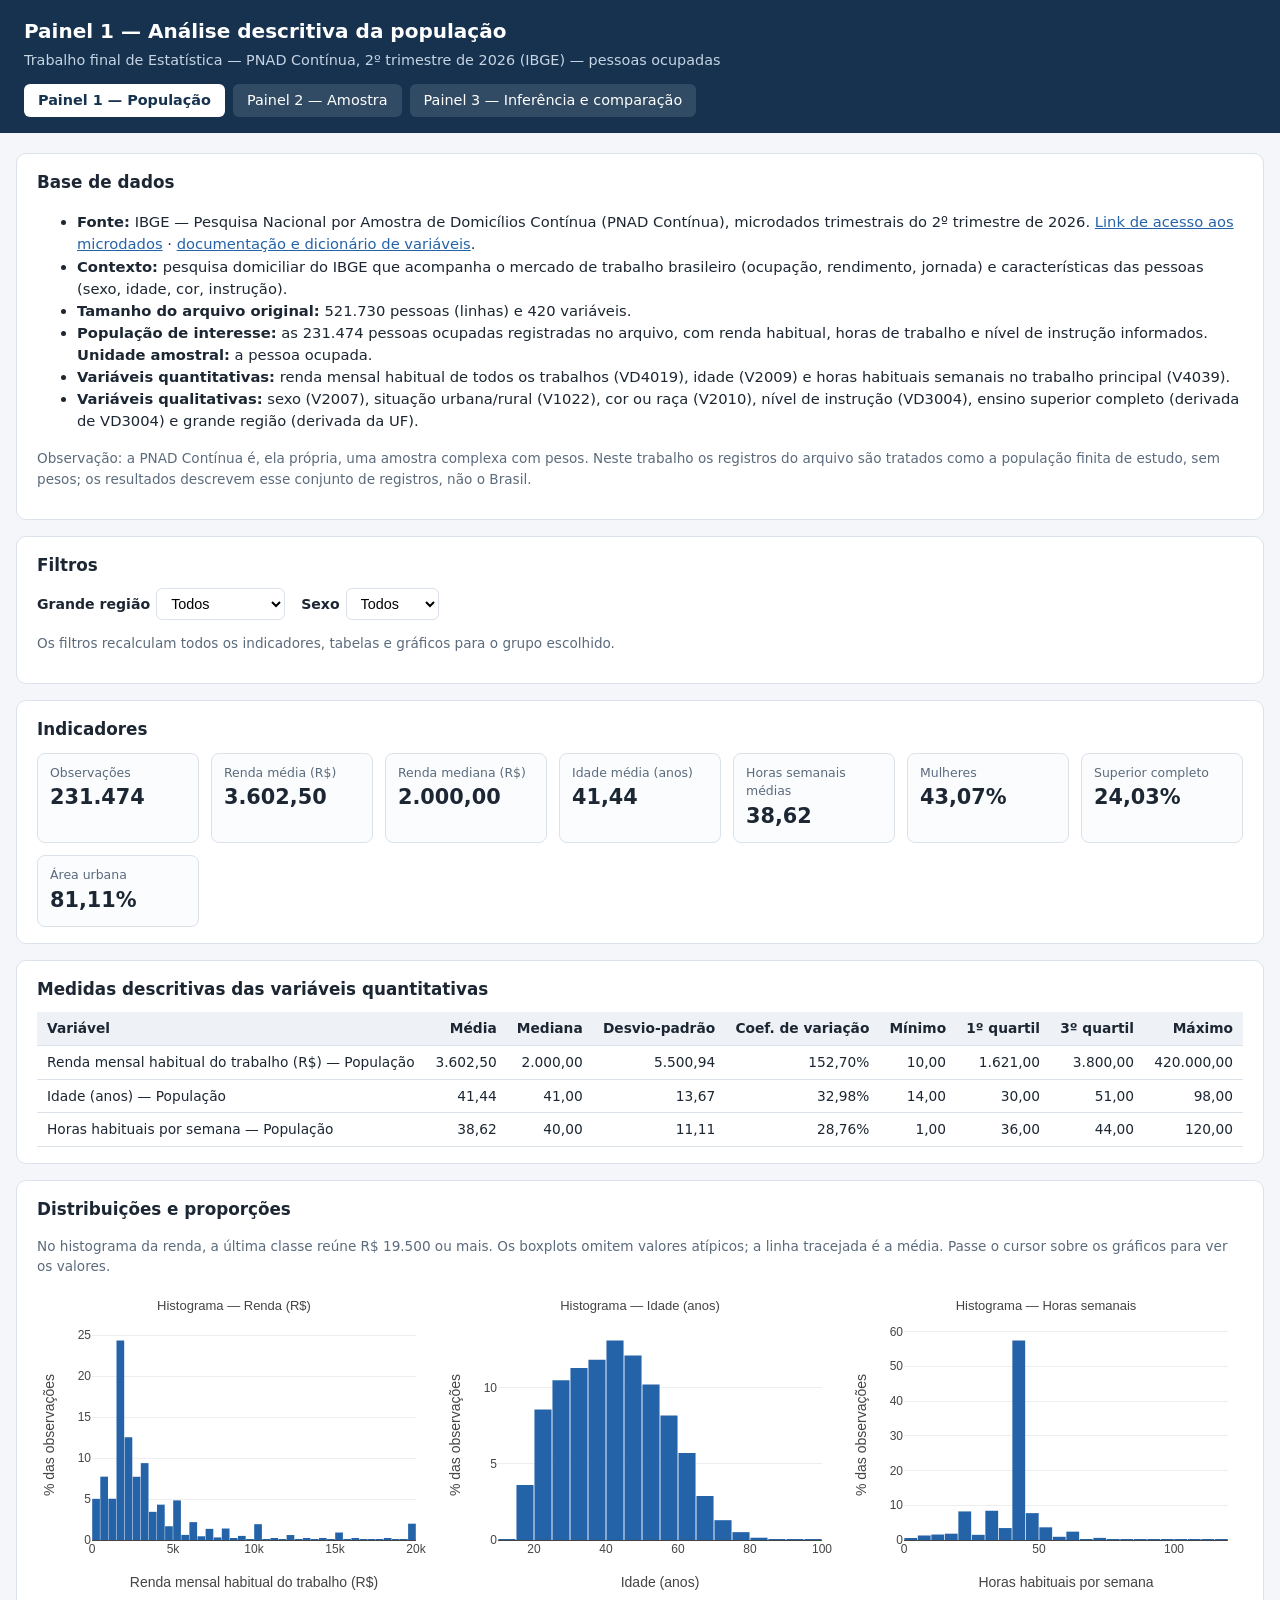
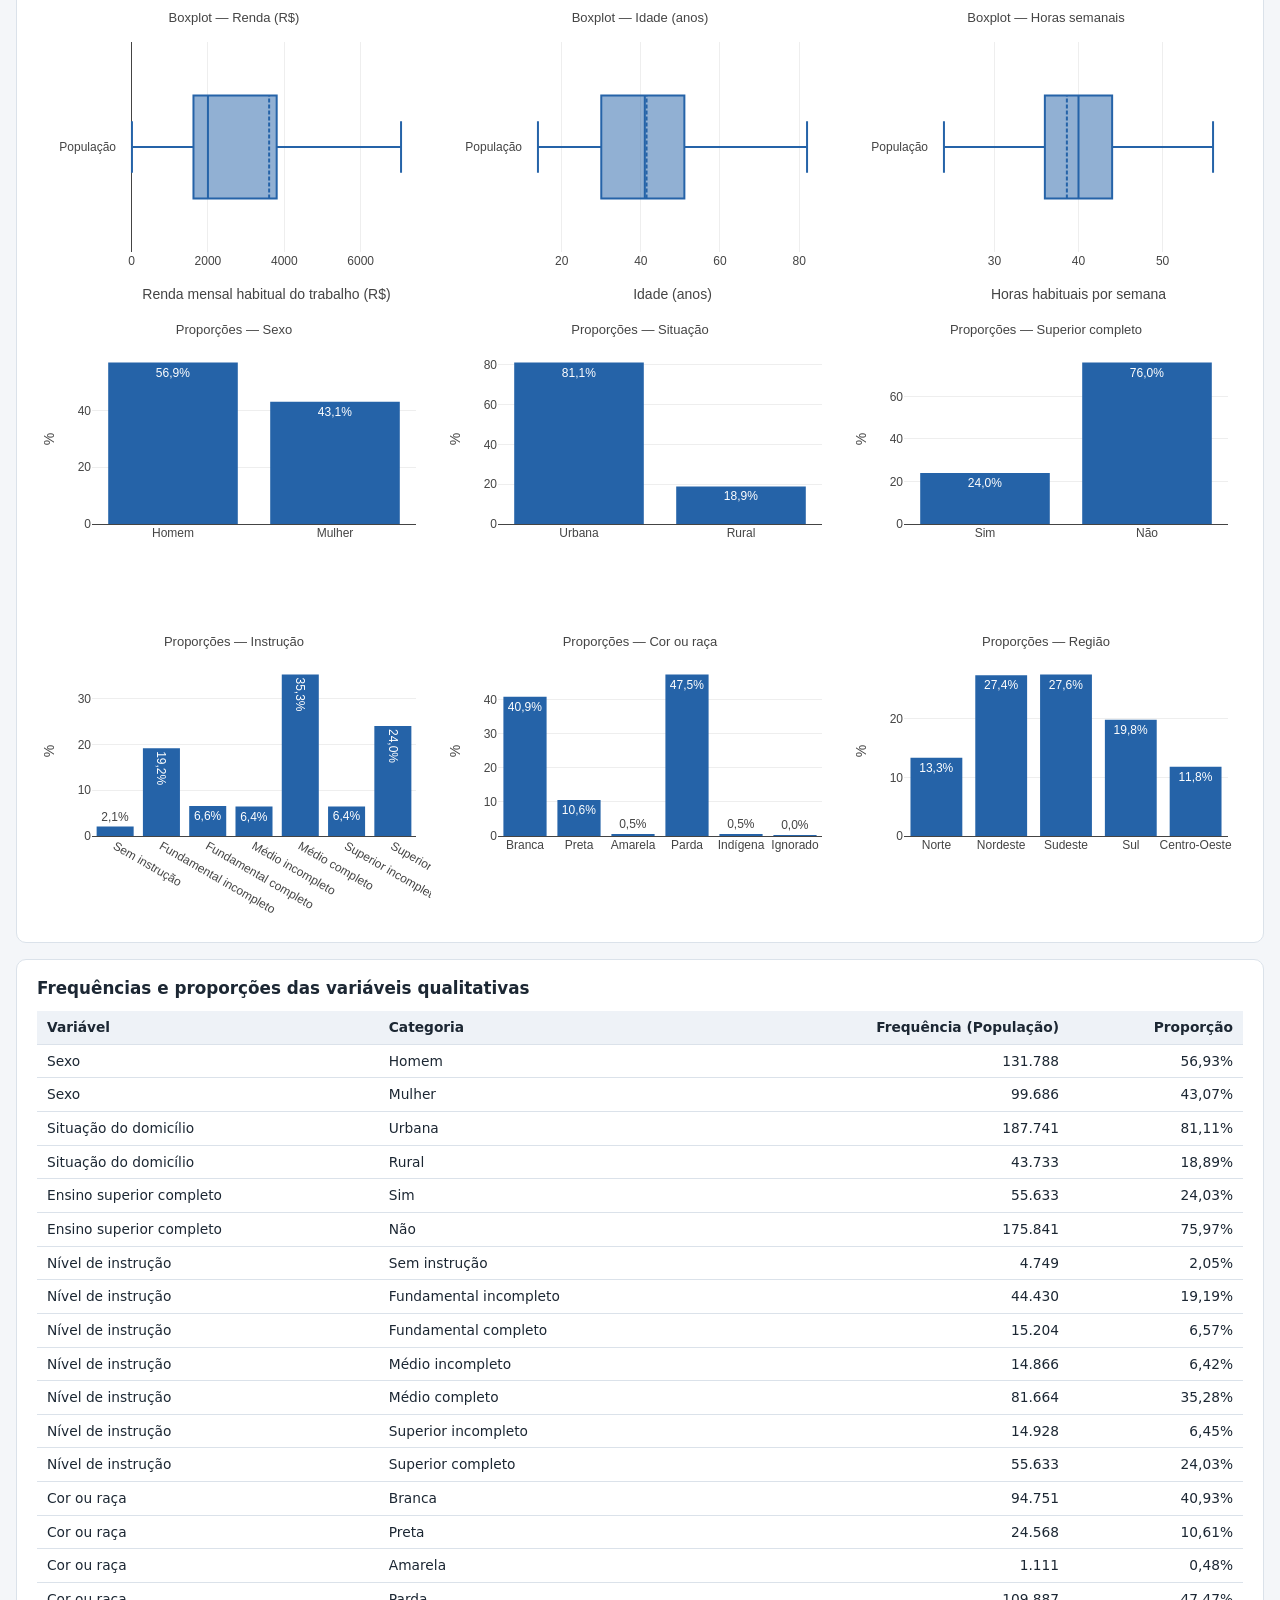
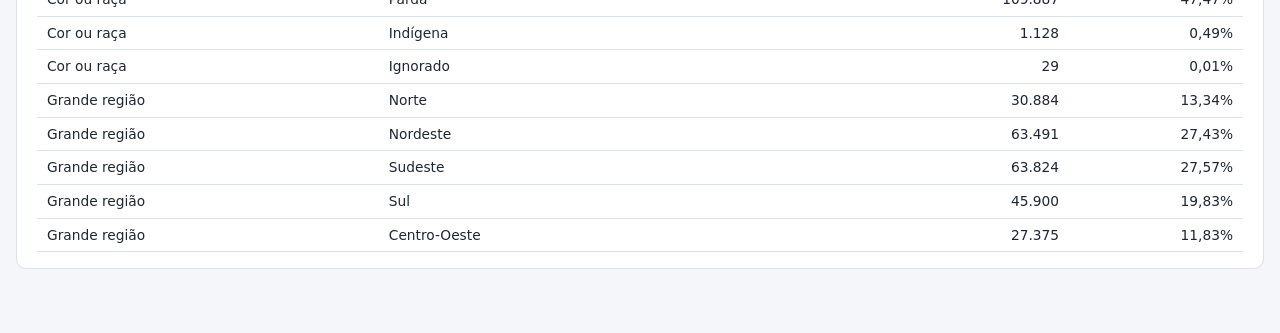
==== docs/index.html @ 5eba8831 "feat: add the three interactive panels Population and sample descriptive panels share one script; th" ====
<!doctype html>
<html lang="pt-BR">
<head>
<meta charset="utf-8">
<meta name="viewport" content="width=device-width, initial-scale=1">
<title>Painel 1 — Análise descritiva da população</title>
<link rel="stylesheet" href="estilo.css">
<script src="https://cdn.plot.ly/plotly-2.35.2.min.js"></script>
</head>
<body>
<header>
<h1>Painel 1 — Análise descritiva da população</h1>
<p>Trabalho final de Estatística — PNAD Contínua, 2º trimestre de 2026 (IBGE) — pessoas ocupadas</p>
<nav></nav>
</header>
<main>
<section>
<h2>Base de dados</h2>
<ul>
<li><strong>Fonte:</strong> IBGE — Pesquisa Nacional por Amostra de Domicílios Contínua (PNAD Contínua), microdados trimestrais do 2º trimestre de 2026. <a href="https://ftp.ibge.gov.br/Trabalho_e_Rendimento/Pesquisa_Nacional_por_Amostra_de_Domicilios_continua/Trimestral/Microdados/2026/PNADC_022026.zip">Link de acesso aos microdados</a> · <a href="https://ftp.ibge.gov.br/Trabalho_e_Rendimento/Pesquisa_Nacional_por_Amostra_de_Domicilios_continua/Trimestral/Microdados/Documentacao/">documentação e dicionário de variáveis</a>.</li>
<li><strong>Contexto:</strong> pesquisa domiciliar do IBGE que acompanha o mercado de trabalho brasileiro (ocupação, rendimento, jornada) e características das pessoas (sexo, idade, cor, instrução).</li>
<li><strong>Tamanho do arquivo original:</strong> 521.730 pessoas (linhas) e 420 variáveis.</li>
<li><strong>População de interesse:</strong> as <span id="N"></span> pessoas ocupadas registradas no arquivo, com renda habitual, horas de trabalho e nível de instrução informados. <strong>Unidade amostral:</strong> a pessoa ocupada.</li>
<li><strong>Variáveis quantitativas:</strong> renda mensal habitual de todos os trabalhos (VD4019), idade (V2009) e horas habituais semanais no trabalho principal (V4039).</li>
<li><strong>Variáveis qualitativas:</strong> sexo (V2007), situação urbana/rural (V1022), cor ou raça (V2010), nível de instrução (VD3004), ensino superior completo (derivada de VD3004) e grande região (derivada da UF).</li>
</ul>
<p class="nota">Observação: a PNAD Contínua é, ela própria, uma amostra complexa com pesos. Neste trabalho os registros do arquivo são tratados como a população finita de estudo, sem pesos; os resultados descrevem esse conjunto de registros, não o Brasil.</p>
</section>
<section><h2>Filtros</h2><div id="filtros" class="filtros"></div>
<p class="nota">Os filtros recalculam todos os indicadores, tabelas e gráficos para o grupo escolhido.</p></section>
<section><h2>Indicadores</h2><div id="indicadores" class="cartoes"></div></section>
<section><h2>Medidas descritivas das variáveis quantitativas</h2><div id="tabela" class="rolagem"></div></section>
<section><h2>Distribuições e proporções</h2>
<p class="nota">No histograma da renda, a última classe reúne R$ 19.500 ou mais. Os boxplots omitem valores atípicos; a linha tracejada é a média. Passe o cursor sobre os gráficos para ver os valores.</p><div id="graficos" class="grade"></div></section>
<section><h2>Frequências e proporções das variáveis qualitativas</h2><div id="frequencias" class="rolagem"></div></section>
</main>
<script src="dados.js"></script><script src="comum.js"></script><script src="descritivo.js"></script>
<script>montarNavegacao("index.html"); montarPainelDescritivo("populacao");
document.querySelectorAll("#N").forEach((e) => (e.textContent = fmtInt(DADOS.meta.N)));
document.querySelectorAll("#n").forEach((e) => (e.textContent = fmtInt(DADOS.meta.n)));</script>
</body></html>
---- docs/estilo.css ----
:root {
  --fundo: #f4f6f9; --cartao: #ffffff; --texto: #1c2733; --suave: #5b6b7c; --borda: #dbe2ea;
  --pop: #2563a8; --amostra: #d9722b; --ok: #1f8a4c; --alerta: #b3261e;
}
* { box-sizing: border-box; }
body { margin: 0; font-family: system-ui, -apple-system, "Segoe UI", Roboto, sans-serif;
  background: var(--fundo); color: var(--texto); line-height: 1.5; }
header { background: #16324f; color: #fff; padding: 16px 24px; }
header h1 { margin: 0 0 4px; font-size: 1.25rem; }
header p { margin: 0; color: #c6d4e3; font-size: .9rem; }
nav { display: flex; flex-wrap: wrap; gap: 8px; margin-top: 12px; }
nav a { color: #fff; text-decoration: none; padding: 6px 14px; border-radius: 6px;
  background: rgba(255,255,255,.12); font-size: .9rem; }
nav a.ativo { background: #fff; color: #16324f; font-weight: 600; }
main { max-width: 1280px; margin: 0 auto; padding: 20px 16px 48px; }
section { background: var(--cartao); border: 1px solid var(--borda); border-radius: 10px;
  padding: 16px 20px; margin-bottom: 16px; }
h2 { margin: 0 0 10px; font-size: 1.05rem; }
h3 { margin: 0 0 6px; font-size: .95rem; }
p, li { font-size: .92rem; }
.nota { color: var(--suave); font-size: .85rem; }
.filtros { display: flex; flex-wrap: wrap; gap: 16px; align-items: center; }
.filtros label { font-size: .88rem; font-weight: 600; }
select { margin-left: 6px; padding: 6px 10px; border: 1px solid var(--borda); border-radius: 6px;
  font-size: .9rem; background: #fff; }
.cartoes { display: grid; grid-template-columns: repeat(auto-fit, minmax(150px, 1fr)); gap: 12px; }
.cartao { border: 1px solid var(--borda); border-radius: 8px; padding: 10px 12px; background: #fafcfe; }
.cartao .rotulo { font-size: .78rem; color: var(--suave); }
.cartao .valor { font-size: 1.3rem; font-weight: 700; }
.cartao .ref { font-size: .76rem; color: var(--pop); }
.grade { display: grid; grid-template-columns: repeat(auto-fit, minmax(340px, 1fr)); gap: 12px; }
.grafico { min-height: 300px; }
.rolagem { overflow-x: auto; }
table { border-collapse: collapse; width: 100%; font-size: .86rem; }
th, td { border-bottom: 1px solid var(--borda); padding: 6px 10px; text-align: right; white-space: nowrap; }
th:first-child, td:first-child { text-align: left; }
th { background: #eef2f7; }
.teste { border: 1px solid var(--borda); border-radius: 8px; padding: 12px 14px; }
.teste dl { display: grid; grid-template-columns: auto 1fr; gap: 2px 12px; margin: 8px 0; font-size: .88rem; }
.teste dt { color: var(--suave); }
.teste dd { margin: 0; font-weight: 600; }
.selo { display: inline-block; padding: 2px 10px; border-radius: 999px; font-size: .8rem; font-weight: 700; color: #fff; }
.selo.rejeita { background: var(--alerta); } .selo.mantem { background: var(--suave); }
.avaliacao { font-size: .88rem; padding: 6px 10px; border-left: 4px solid var(--ok); background: #f1f8f3; margin-top: 8px; }
.avaliacao.erro { border-color: var(--alerta); background: #fdf1f0; }
#comparacao th, #comparacao td { white-space: normal; }
a { color: var(--pop); }
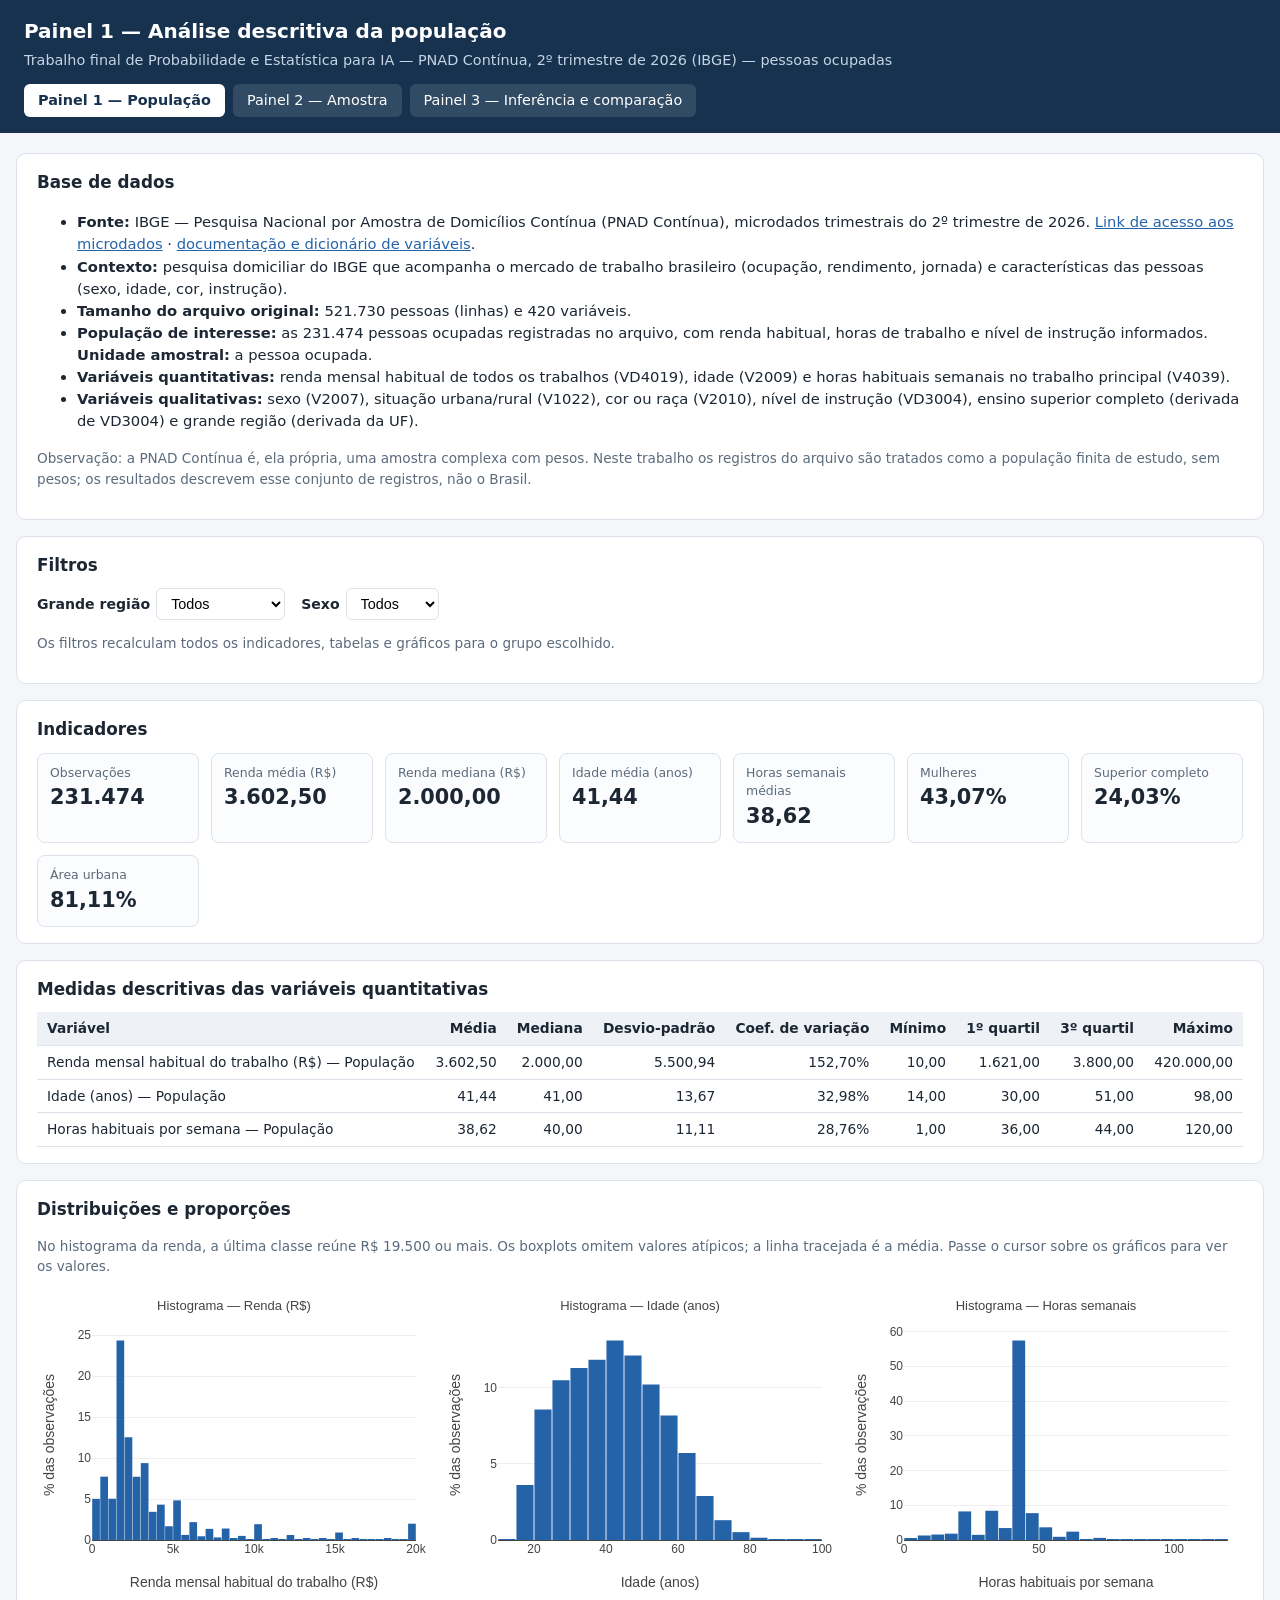
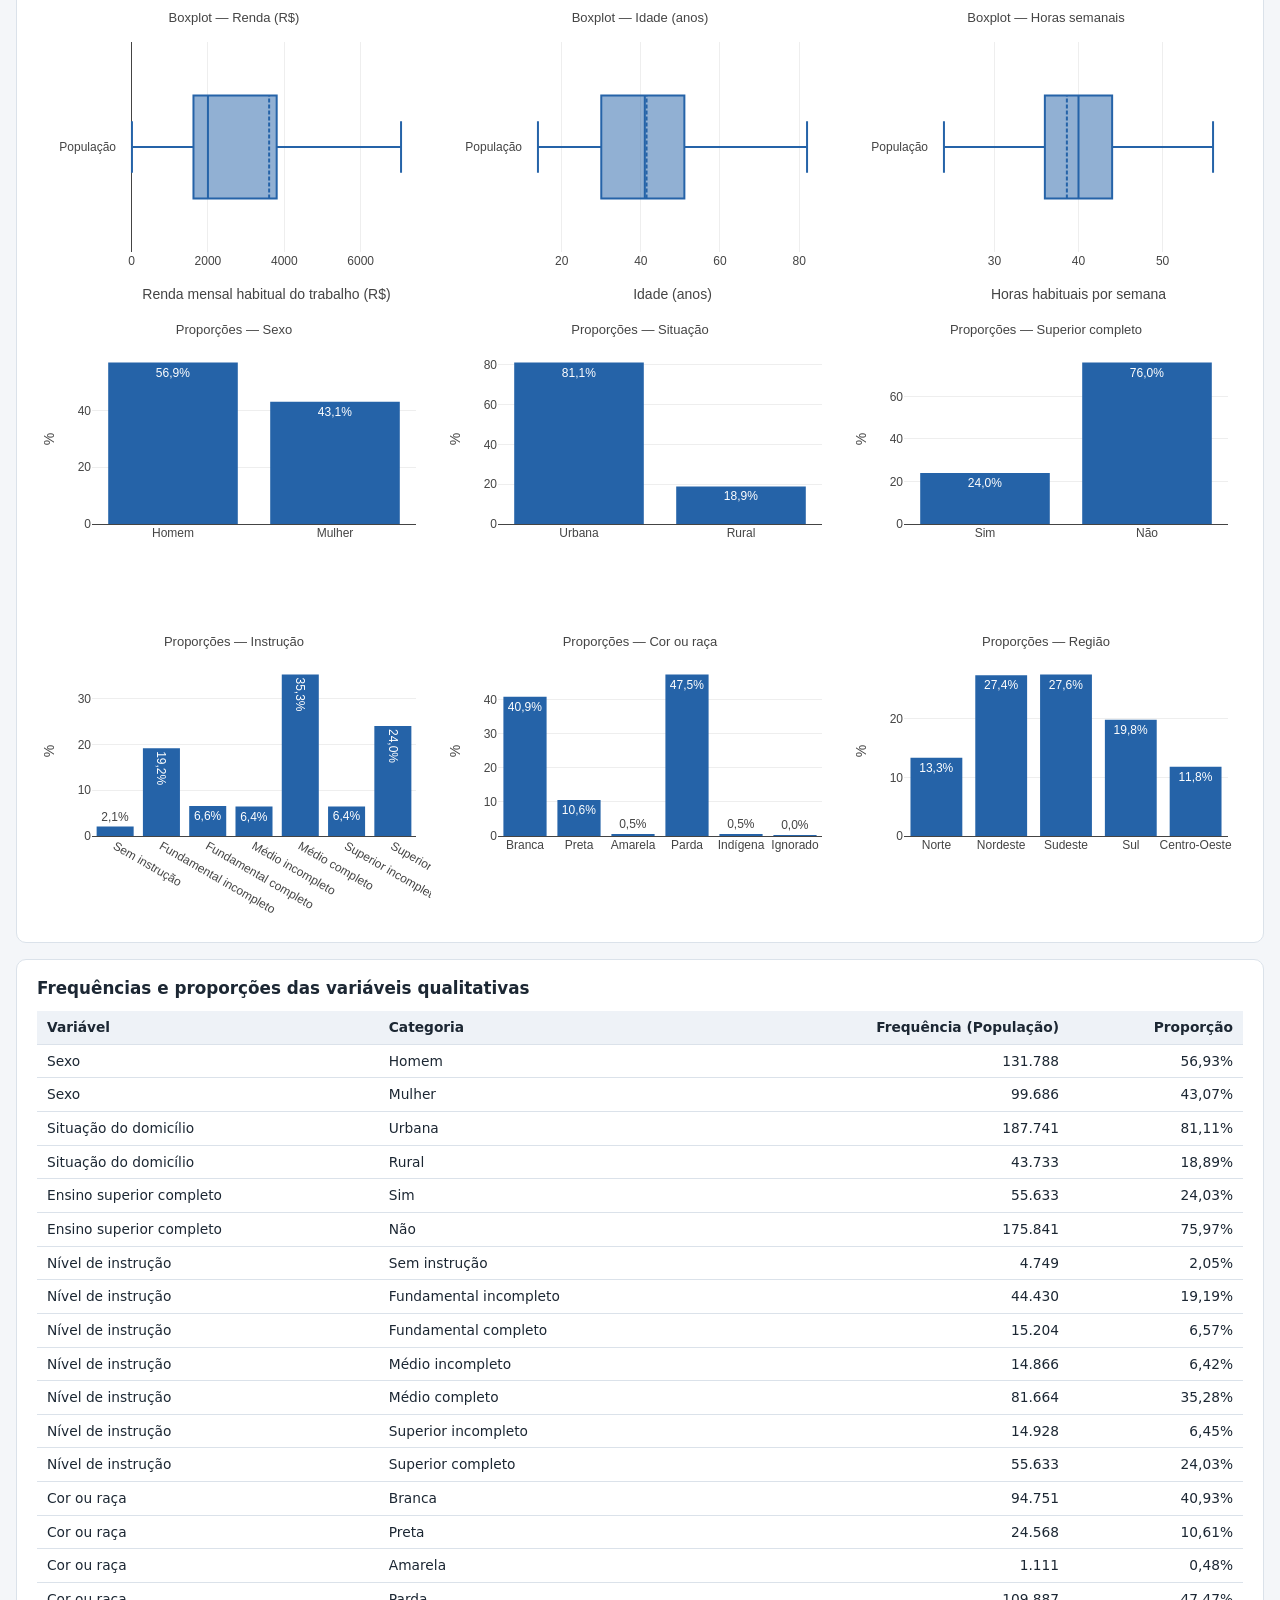
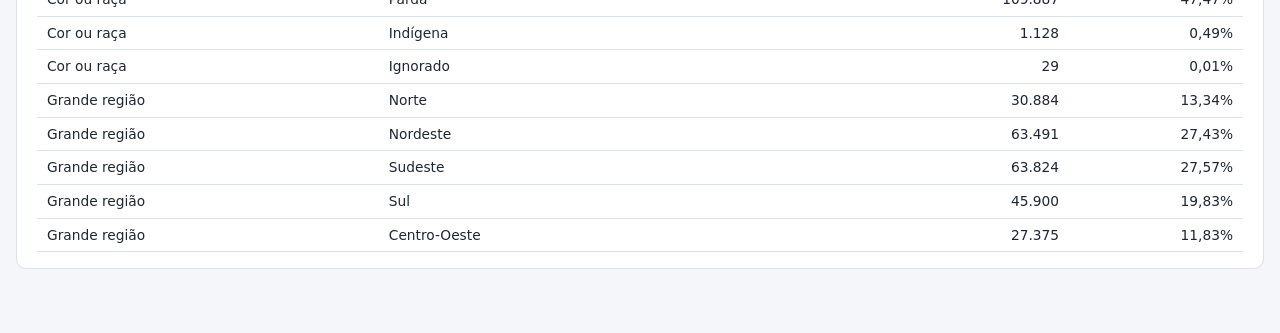
==== commit 0026564d: "docs: name the course in the panel headers and README Co-Authored-By: Claude Fable 5.2 <noreply@anth" ====
--- a/docs/index.html
+++ b/docs/index.html
@@ -10,7 +10,7 @@
 <body>
 <header>
 <h1>Painel 1 — Análise descritiva da população</h1>
-<p>Trabalho final de Estatística — PNAD Contínua, 2º trimestre de 2026 (IBGE) — pessoas ocupadas</p>
+<p>Trabalho final de Probabilidade e Estatística para IA — PNAD Contínua, 2º trimestre de 2026 (IBGE) — pessoas ocupadas</p>
 <nav></nav>
 </header>
 <main>
